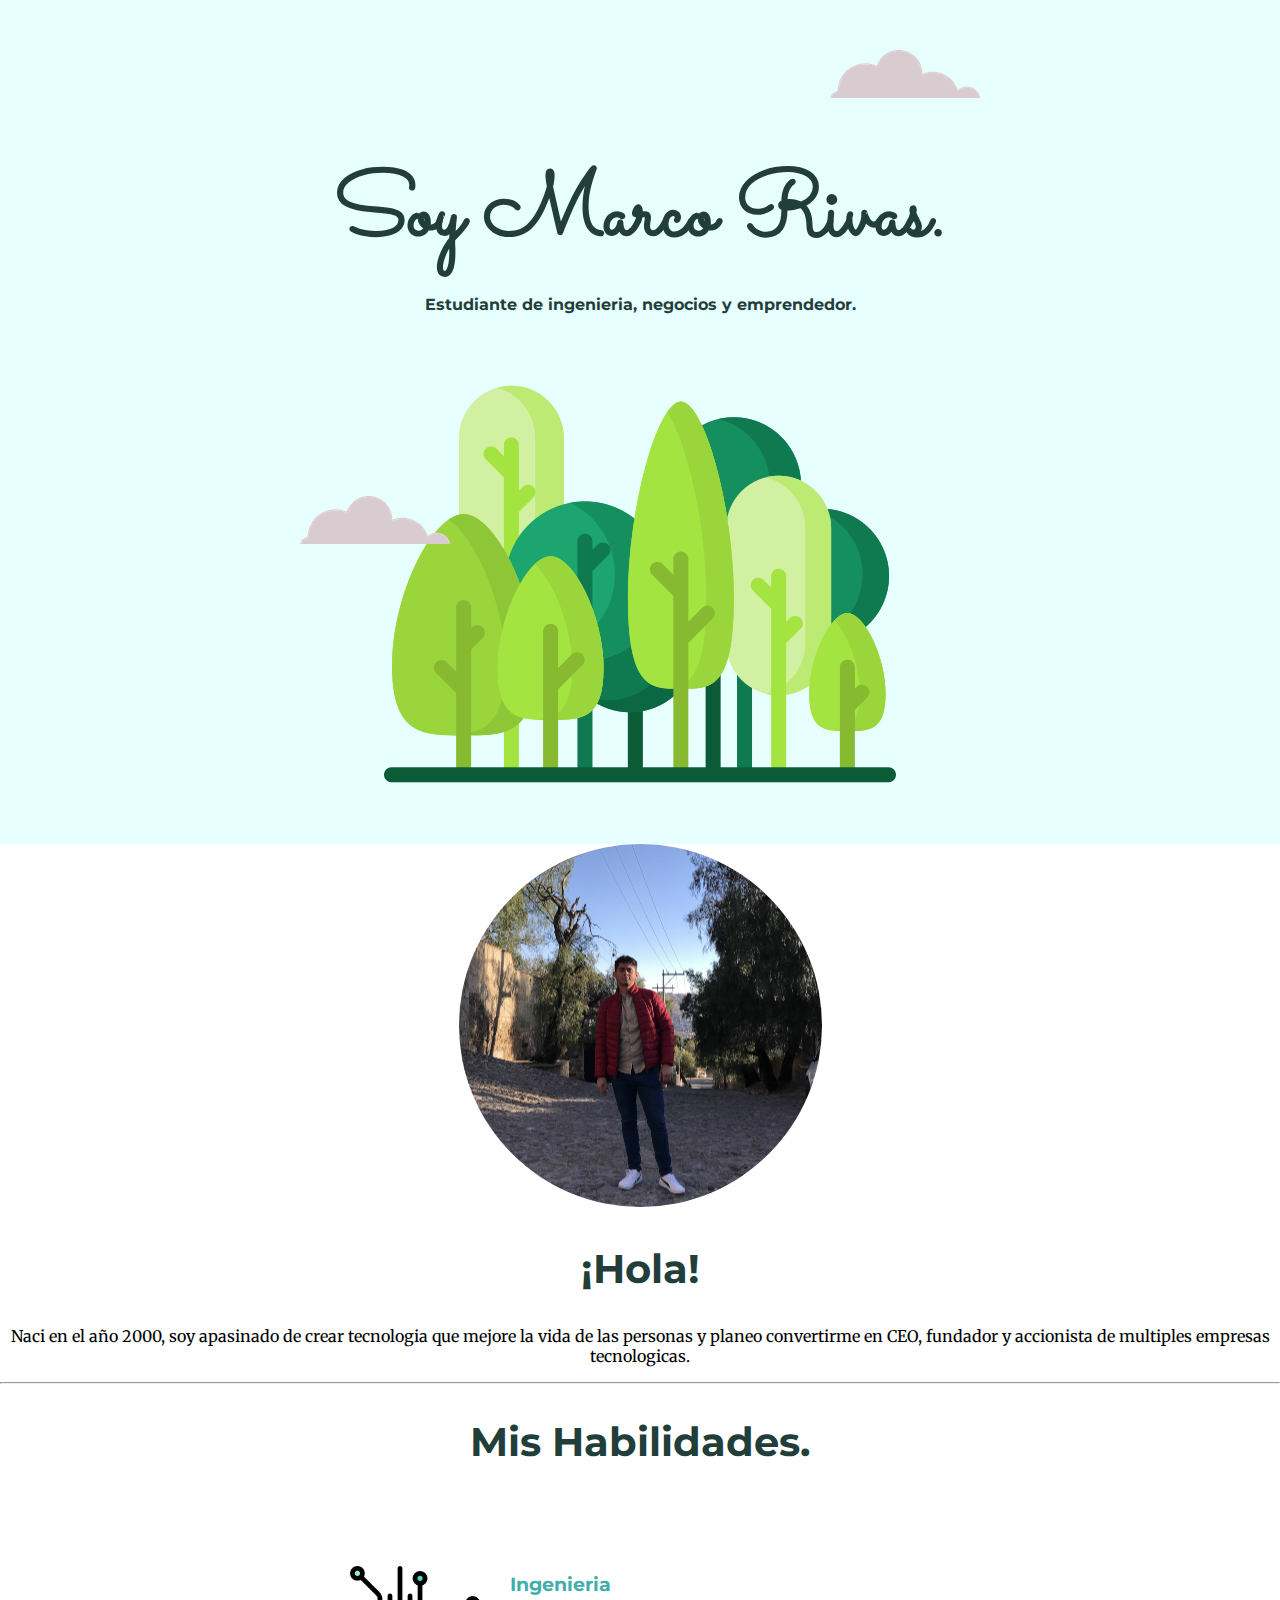
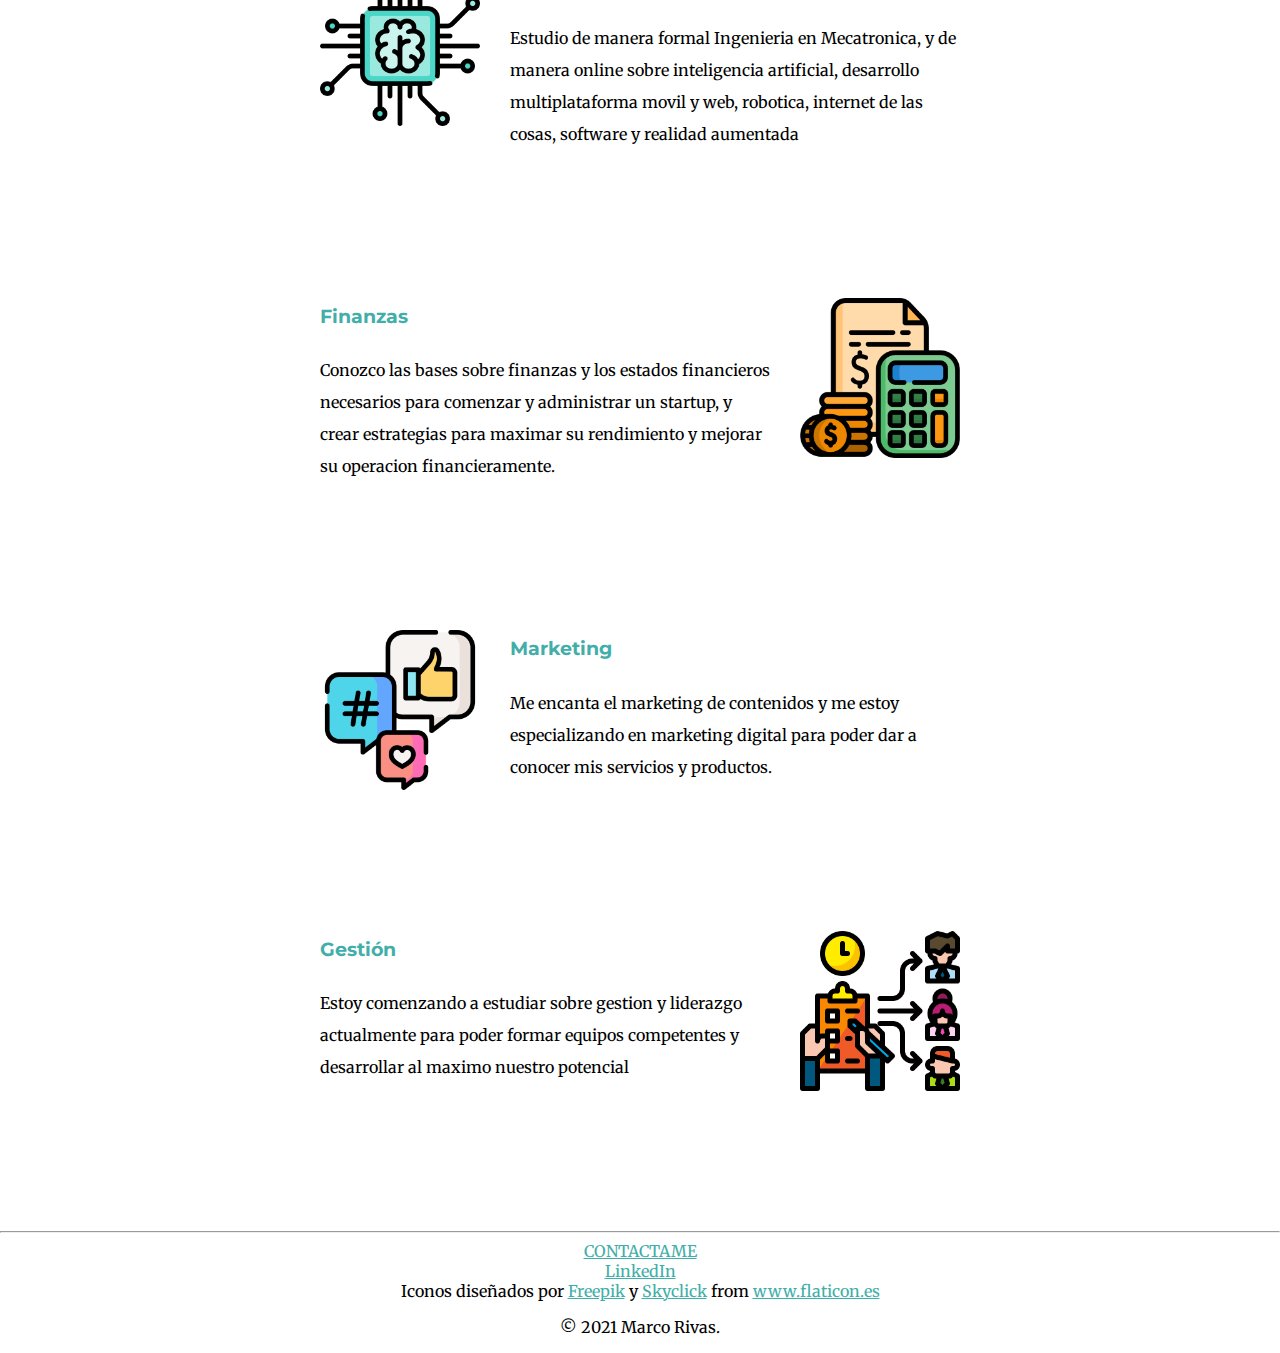
==== index.html @ ccd15182 "Add files via upload" ====
<!DOCTYPE html>
<html lang="en">
    <head>
        <meta charset="UTF-8">
        <meta name="viewport" content="width=device-width, initial-scale=1.0">
        <title>Marco Rivas</title>
        <link rel="stylesheet" href="css/styles.css">
        <link rel="icon" href="favicon.ico">
        <link rel="preconnect" href="https://fonts.gstatic.com">
        <link href="https://fonts.googleapis.com/css2?family=Merriweather:wght@300&family=Montserrat:ital,wght@1,300&family=Sacramento&display=swap" rel="stylesheet">
    </head>
    <body>
        <div class="top-container"><!--DIVISION-->
            <img class="top-cloud"src="images/cloud.png" alt="cloud-img">
            <h1>Soy Marco Rivas.</h1>
            <h2 class="subtitle">Estudiante de ingenieria, negocios y emprendedor.</h2>
            <img class="bottom-cloud" src="images/cloud.png" alt="cloud-img">
            <img src="images/trees.png" alt="trees-img">
        </div>
        <div class="middle-container">
            <div class="profile">
              <img src="images/Marco.png" alt="Marco-Rivas">
              <h2>¡Hola!</h2>
              <p>Naci en el año 2000, soy apasinado de crear tecnologia que mejore la vida de las personas y planeo convertirme en CEO, fundador y accionista de multiples empresas tecnologicas.</p>
              </div>
            <hr>
            <div class="skills">
              <h2>Mis Habilidades.</h2>
              <div class="skill-row">
                <img class="skill-image-left" src="images/chip.png" alt="chip">
                <h3>Ingenieria</h3>
                <p>Estudio de manera formal Ingenieria en Mecatronica, y de manera online sobre inteligencia artificial, desarrollo multiplataforma movil y web, robotica, internet de las cosas, software y realidad aumentada</p>
                <br>
              </div>
              <div class="skill-row">
                <img class="skill-image-right" src="images/finanzas.png" alt="finanzas">
                <h3>Finanzas</h3>
                <p>Conozco las bases sobre finanzas y los estados financieros necesarios para comenzar y administrar un startup, y crear estrategias para maximar su rendimiento y mejorar su operacion financieramente.</p>
                <br>
              </div>
              <div class="skill-row">
                <img class="skill-image-left" src="images/marketing.png" alt="marketing">
                <h3>Marketing</h3>
                <p>Me encanta el marketing de contenidos y me estoy especializando en marketing digital para poder dar a conocer mis servicios y productos.</p>
                <br>
              </div>
              <div class="skill-row">
                <img class="skill-image-right" src="images/gestion.png" alt="gestion">
                <h3>Gestión</h3>
                <p>Estoy comenzando a estudiar sobre gestion y liderazgo actualmente para poder formar equipos competentes y desarrollar al maximo nuestro potencial</p>
                <br>
              </div>
            </div>
            <hr>
            <div class="contact-me">
              <a class="btn" href="mailto:mo.rivasromo@ugto.mx">CONTACTAME</a>
            </div>
          </div>
          
          
          <div class="bottom-container">
            <a class="footer-link" href="https://www.linkedin.com/in/marco-osvaldo-rivas-romo-4b32191b6/?originalSubdomain=mx">LinkedIn</a>
            <div>Iconos diseñados por <a href="https://www.freepik.com" title="Freepik">Freepik</a> y <a href="https://www.flaticon.es/autores/skyclick" title="Skyclick">Skyclick</a> from <a href="https://www.flaticon.es/" title="Flaticon">www.flaticon.es</a></div>
            <p>© 2021 Marco Rivas.</p>
          </div>          
    </body>
</html>
---- css/styles.css ----
/*********TAG SELECTOR*********/
body { 
    margin: 0;
    text-align: center;
    font-family: 'Merriweather', serif;
}


h1 {
    color: #213e3b;
    font-family: 'Sacramento', cursive;
    font-size: 5.625rem;
    margin: 50px auto 0 auto;
}

h2 {
    font-family: 'Montserrat', sans-serif;
    font-size: 2.5rem;
    color: #213e3b;
}

h3 { 
    font-family: 'Montserrat', sans-serif;
    color: #41aea9;
}

a {
    color: #41aea9;
}

/*********CLASS SELECTOR*********/

.top-container {
    background-color: #e8ffff;
    position: relative;
    padding-top: 100px;
}

.bottom-cloud {
    position: absolute;
    left: 300px;
    bottom: 300px;
}

.skill-image-left {
    height: 25%;
    width: 25%;
    float: left;
    margin-right: 30px;
}

.skill-image-right {
    height: 25%;
    width: 25%;
    float: right;
    margin-left: 30px;
}

.skill-row {
    width: 50%;
    margin: 100px auto;
    text-align: left;
    line-height: 2;;
}

.subtitle {
    font-size: medium;
}

.top-cloud {
    position: absolute;
    right: 300px;
    top: 50px;
}
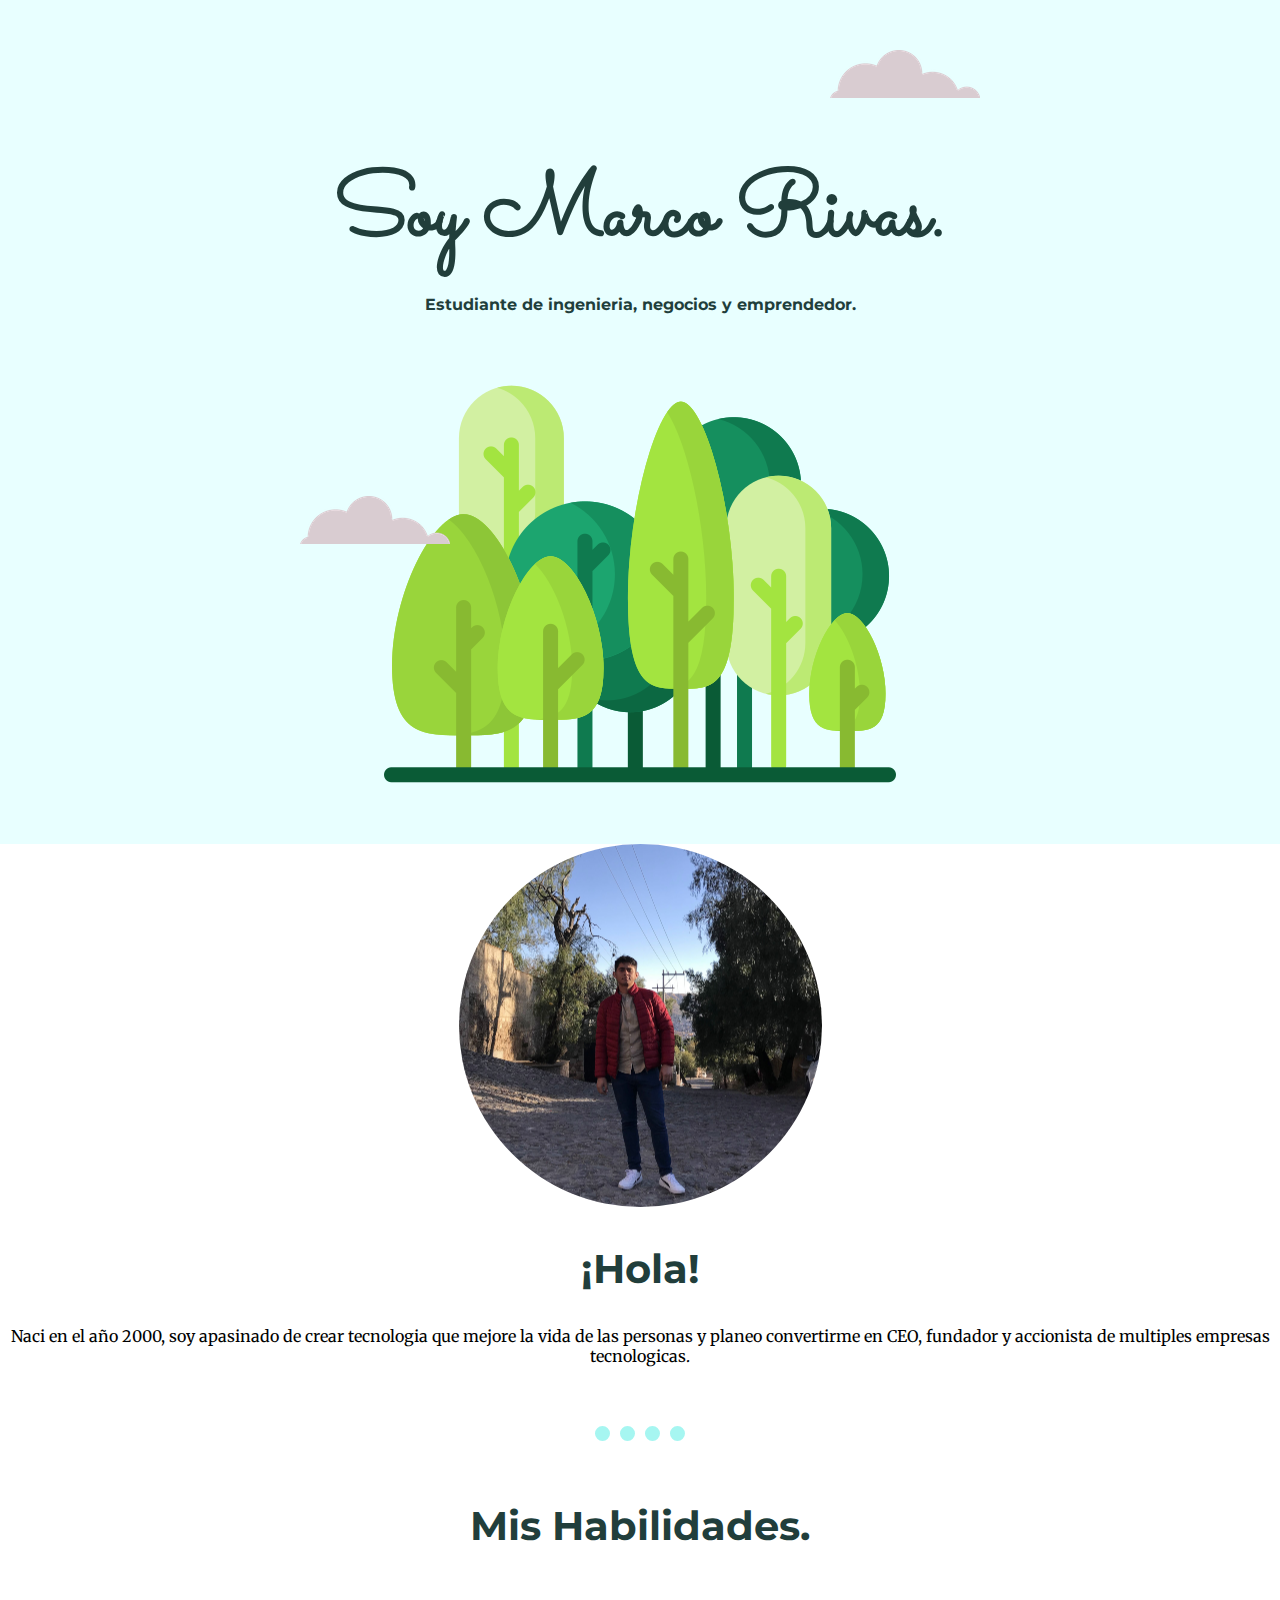
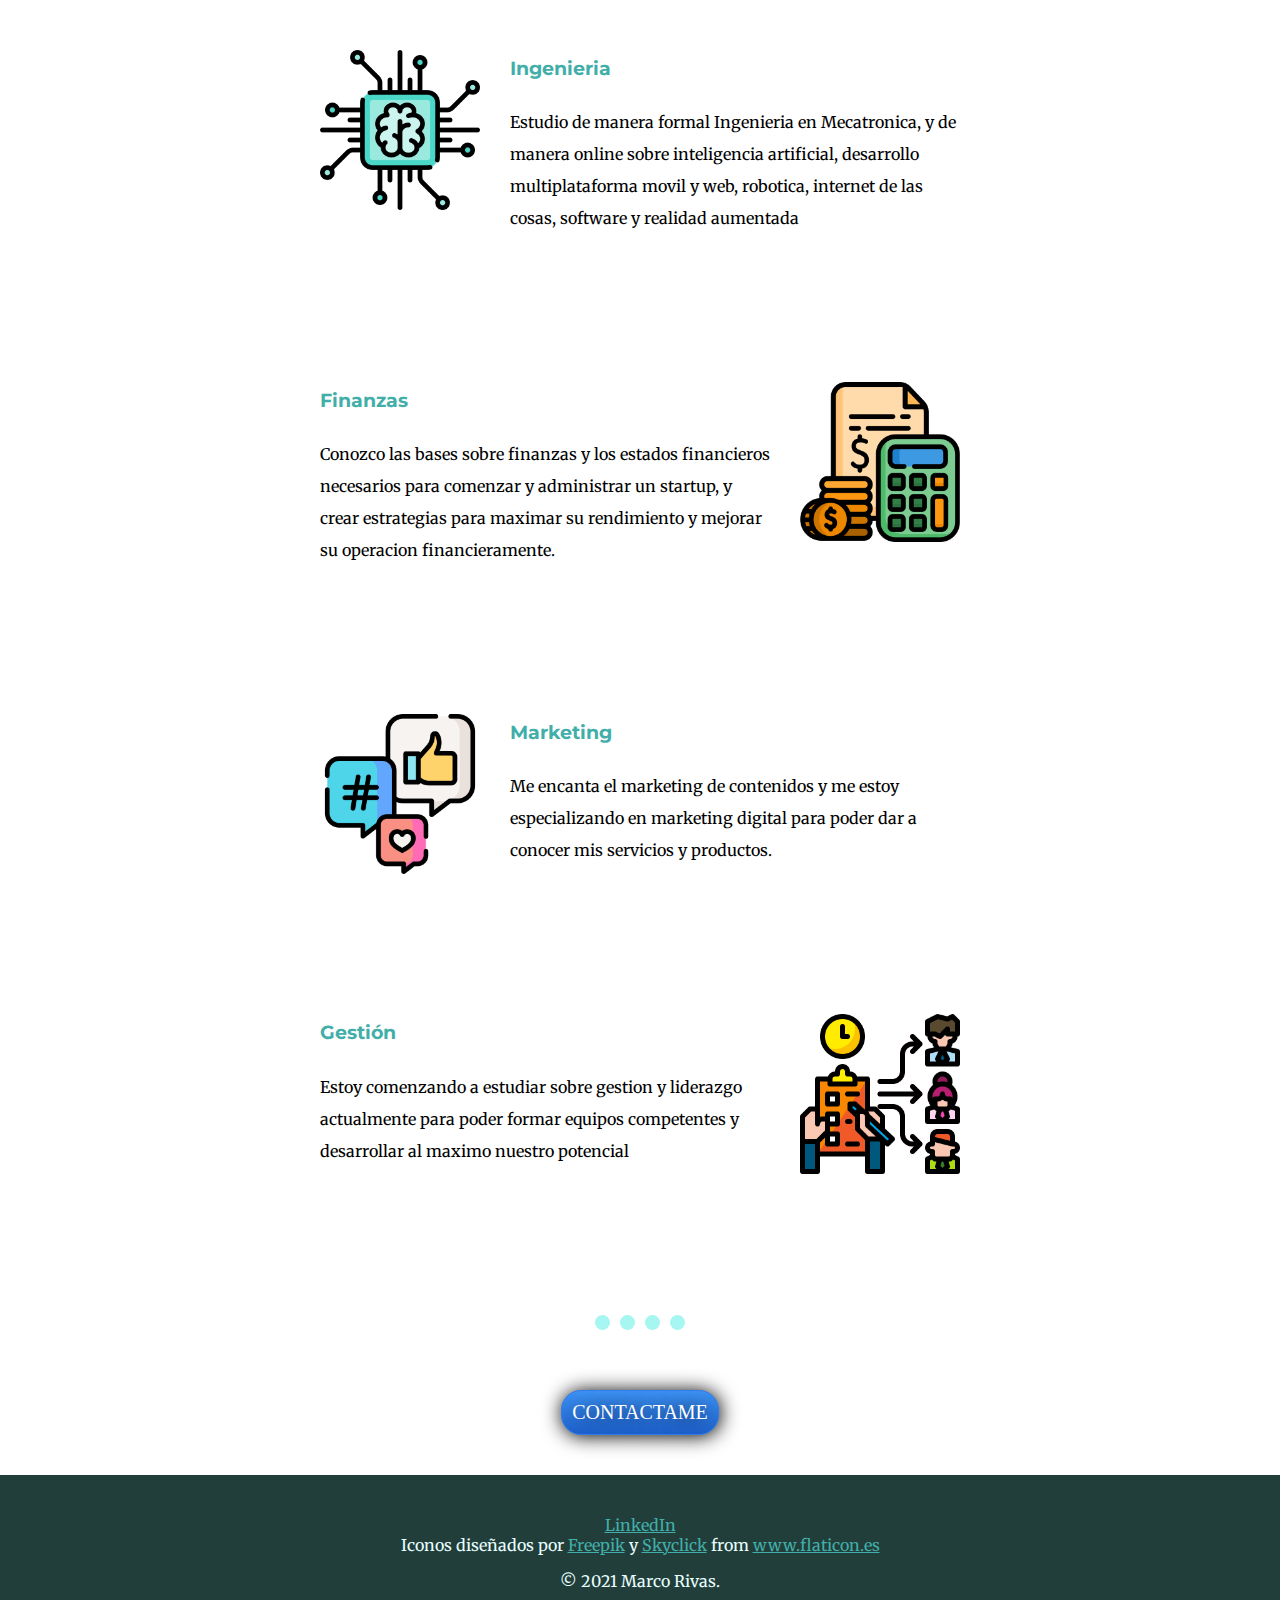
==== commit 62024bf8: "Add files via upload" ====
--- a/index.html
+++ b/index.html
@@ -35,7 +35,7 @@
               <div class="skill-row">
                 <img class="skill-image-right" src="images/finanzas.png" alt="finanzas">
                 <h3>Finanzas</h3>
-                <p>Conozco las bases sobre finanzas y los estados financieros necesarios para comenzar y administrar un startup, y crear estrategias para maximar su rendimiento y mejorar su operacion financieramente.</p>
+                <p class="p-left">Conozco las bases sobre finanzas y los estados financieros necesarios para comenzar y administrar un startup, y crear estrategias para maximar su rendimiento y mejorar su operacion financieramente.</p>
                 <br>
               </div>
               <div class="skill-row">
@@ -47,7 +47,7 @@
               <div class="skill-row">
                 <img class="skill-image-right" src="images/gestion.png" alt="gestion">
                 <h3>Gestión</h3>
-                <p>Estoy comenzando a estudiar sobre gestion y liderazgo actualmente para poder formar equipos competentes y desarrollar al maximo nuestro potencial</p>
+                <p class="p-left">Estoy comenzando a estudiar sobre gestion y liderazgo actualmente para poder formar equipos competentes y desarrollar al maximo nuestro potencial</p>
                 <br>
               </div>
             </div>
@@ -60,8 +60,8 @@
           
           <div class="bottom-container">
             <a class="footer-link" href="https://www.linkedin.com/in/marco-osvaldo-rivas-romo-4b32191b6/?originalSubdomain=mx">LinkedIn</a>
-            <div>Iconos diseñados por <a href="https://www.freepik.com" title="Freepik">Freepik</a> y <a href="https://www.flaticon.es/autores/skyclick" title="Skyclick">Skyclick</a> from <a href="https://www.flaticon.es/" title="Flaticon">www.flaticon.es</a></div>
-            <p>© 2021 Marco Rivas.</p>
+            <div class="credits">Iconos diseñados por <a href="https://www.freepik.com" title="Freepik">Freepik</a> y <a href="https://www.flaticon.es/autores/skyclick" title="Skyclick">Skyclick</a> from <a href="https://www.flaticon.es/" title="Flaticon">www.flaticon.es</a></div>
+            <p class="credits">© 2021 Marco Rivas.</p>
           </div>          
     </body>
 </html>--- a/css/styles.css
+++ b/css/styles.css
@@ -24,6 +24,14 @@
     color: #41aea9;
 }
 
+hr {
+    border-style: dotted none none;
+    border-top-width: 15px;
+    width: 7%;
+    margin: 60px auto;
+    border-color: #a6f6f1;
+}
+
 a {
     color: #41aea9;
 }
@@ -40,6 +48,62 @@
     position: absolute;
     left: 300px;
     bottom: 300px;
+}
+
+.bottom-container {
+    background-color: #213e3b;
+    padding: 40px;
+}
+
+.btn {
+    background: #3D94F6;
+    background-image: -webkit-linear-gradient(top, #3D94F6, #1E62D0);
+    background-image: -moz-linear-gradient(top, #3D94F6, #1E62D0);
+    background-image: -ms-linear-gradient(top, #3D94F6, #1E62D0);
+    background-image: -o-linear-gradient(top, #3D94F6, #1E62D0);
+    background-image: -webkit-gradient(to bottom, #3D94F6, #1E62D0);
+    -webkit-border-radius: 20px;
+    -moz-border-radius: 20px;
+    border-radius: 20px;
+    color: #FFFFFF;
+    font-family: Georgia;
+    font-size: 20px;
+    font-weight: 100;
+    padding: 10px;
+    margin-bottom: 40px;
+    -webkit-box-shadow: 1px 1px 20px 0 #000000;
+    -moz-box-shadow: 1px 1px 20px 0 #000000;
+    box-shadow: 1px 1px 20px 0 #000000;
+    text-shadow: 1px 1px 20px #000000;
+    border: solid #337FED 1px;
+    text-decoration: none;
+    display: inline-block;
+    cursor: pointer;
+    text-align: center;
+ }
+ 
+ .btn:hover {
+    border: solid #337FED 1px;
+    background: #1E62D0;
+    background-image: -webkit-linear-gradient(top, #1E62D0, #3D94F6);
+    background-image: -moz-linear-gradient(top, #1E62D0, #3D94F6);
+    background-image: -ms-linear-gradient(top, #1E62D0, #3D94F6);
+    background-image: -o-linear-gradient(top, #1E62D0, #3D94F6);
+    background-image: -webkit-gradient(to bottom, #1E62D0, #3D94F6);
+    -webkit-border-radius: 20px;
+    -moz-border-radius: 20px;
+    border-radius: 20px;
+    text-decoration: none;
+ }
+
+/*
+.p-left {
+    clear: right;
+}
+*/
+
+.credits {
+    color: #e8ffff;
 }
 
 .skill-image-left {
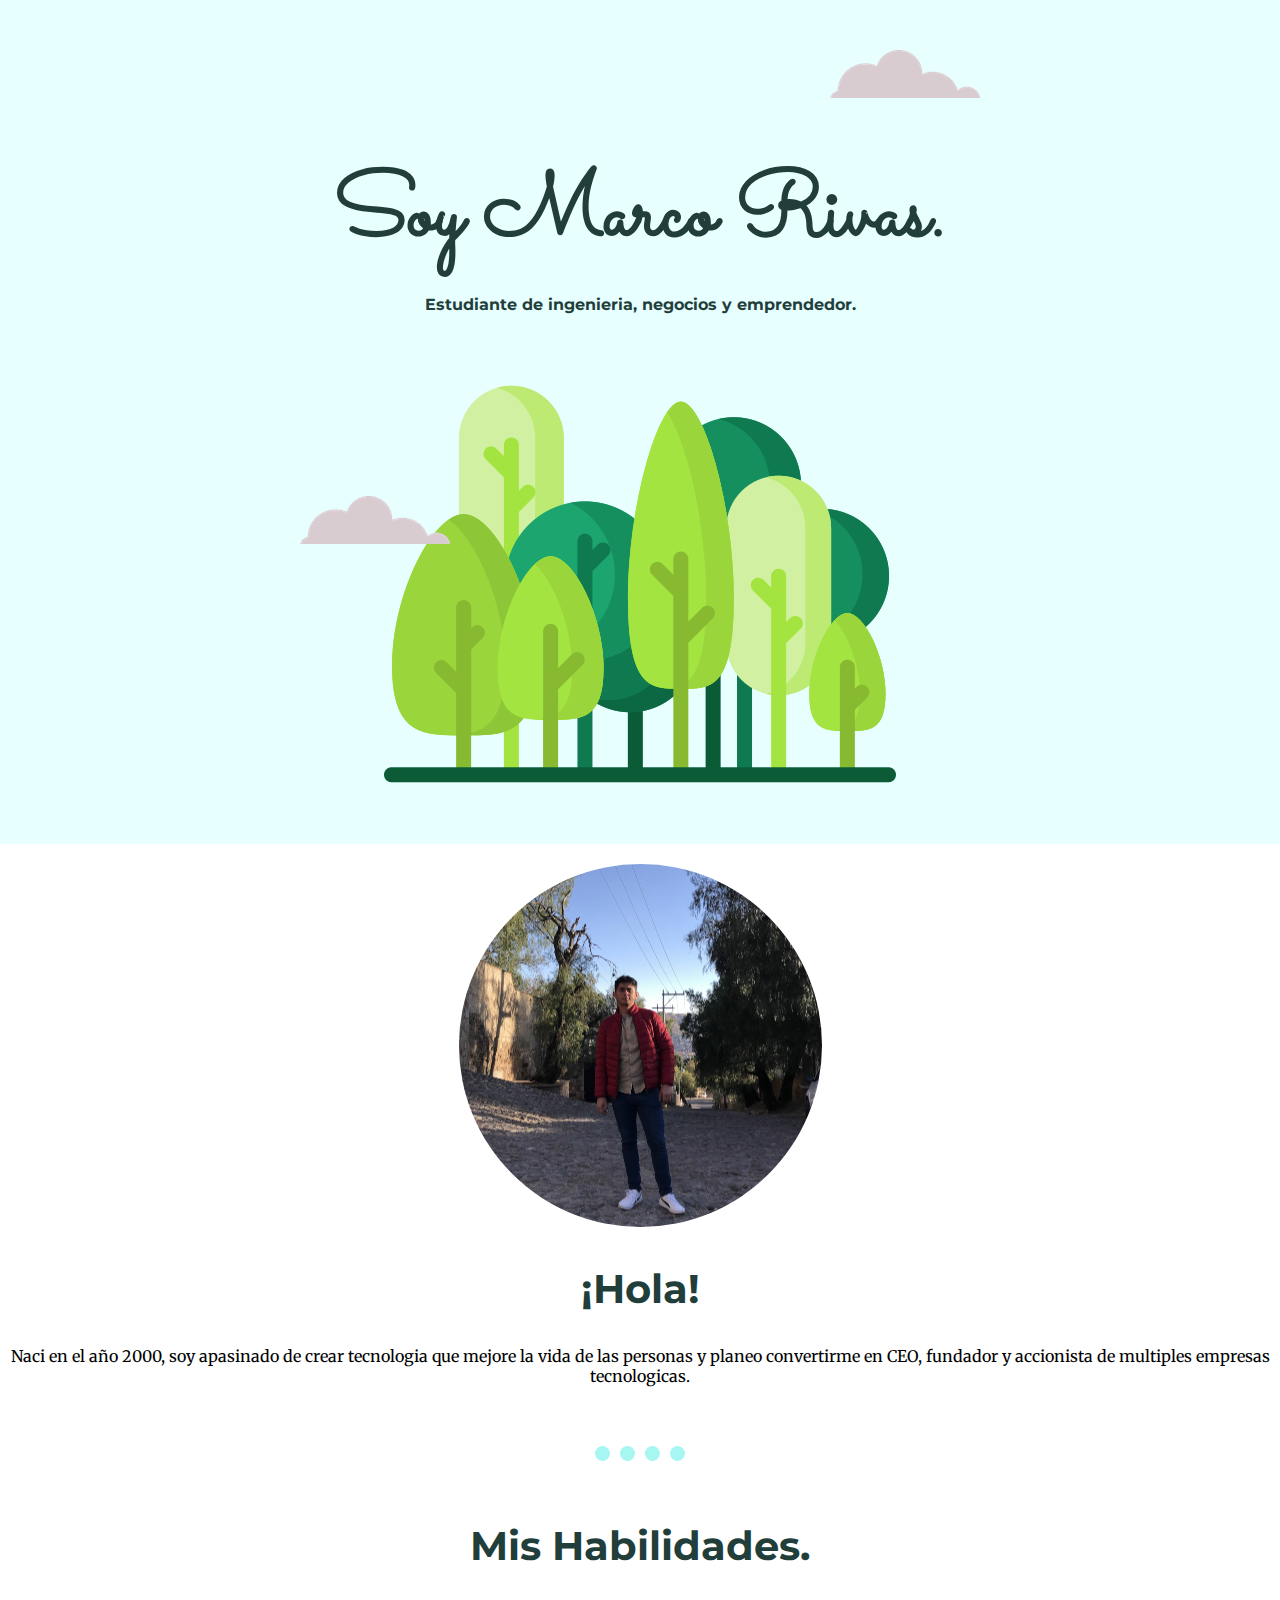
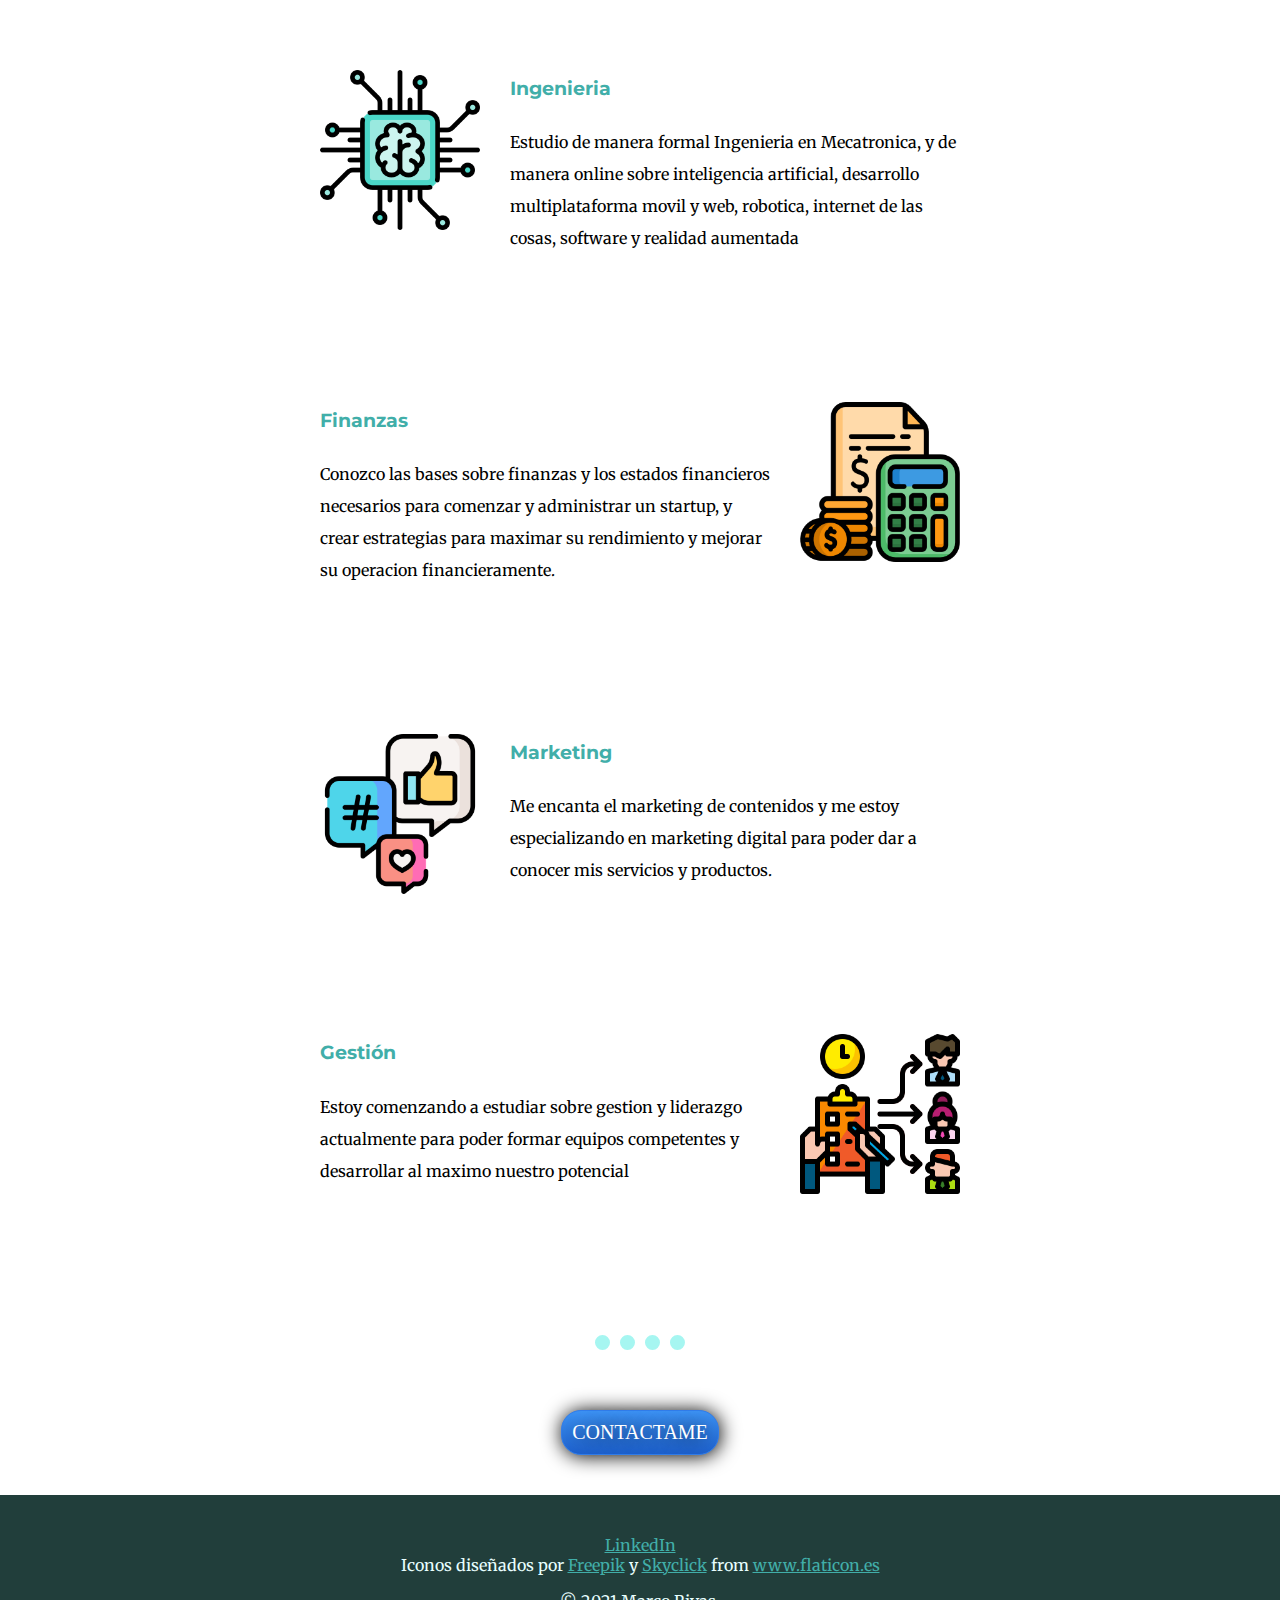
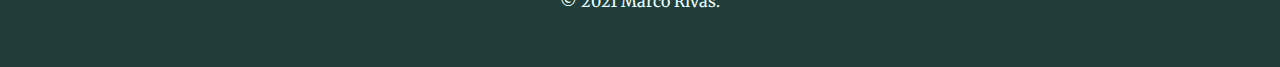
==== commit fe4a6b0d: "Add files via upload" ====
--- a/index.html
+++ b/index.html
@@ -19,6 +19,7 @@
         </div>
         <div class="middle-container">
             <div class="profile">
+              <br>
               <img src="images/Marco.png" alt="Marco-Rivas">
               <h2>¡Hola!</h2>
               <p>Naci en el año 2000, soy apasinado de crear tecnologia que mejore la vida de las personas y planeo convertirme en CEO, fundador y accionista de multiples empresas tecnologicas.</p>
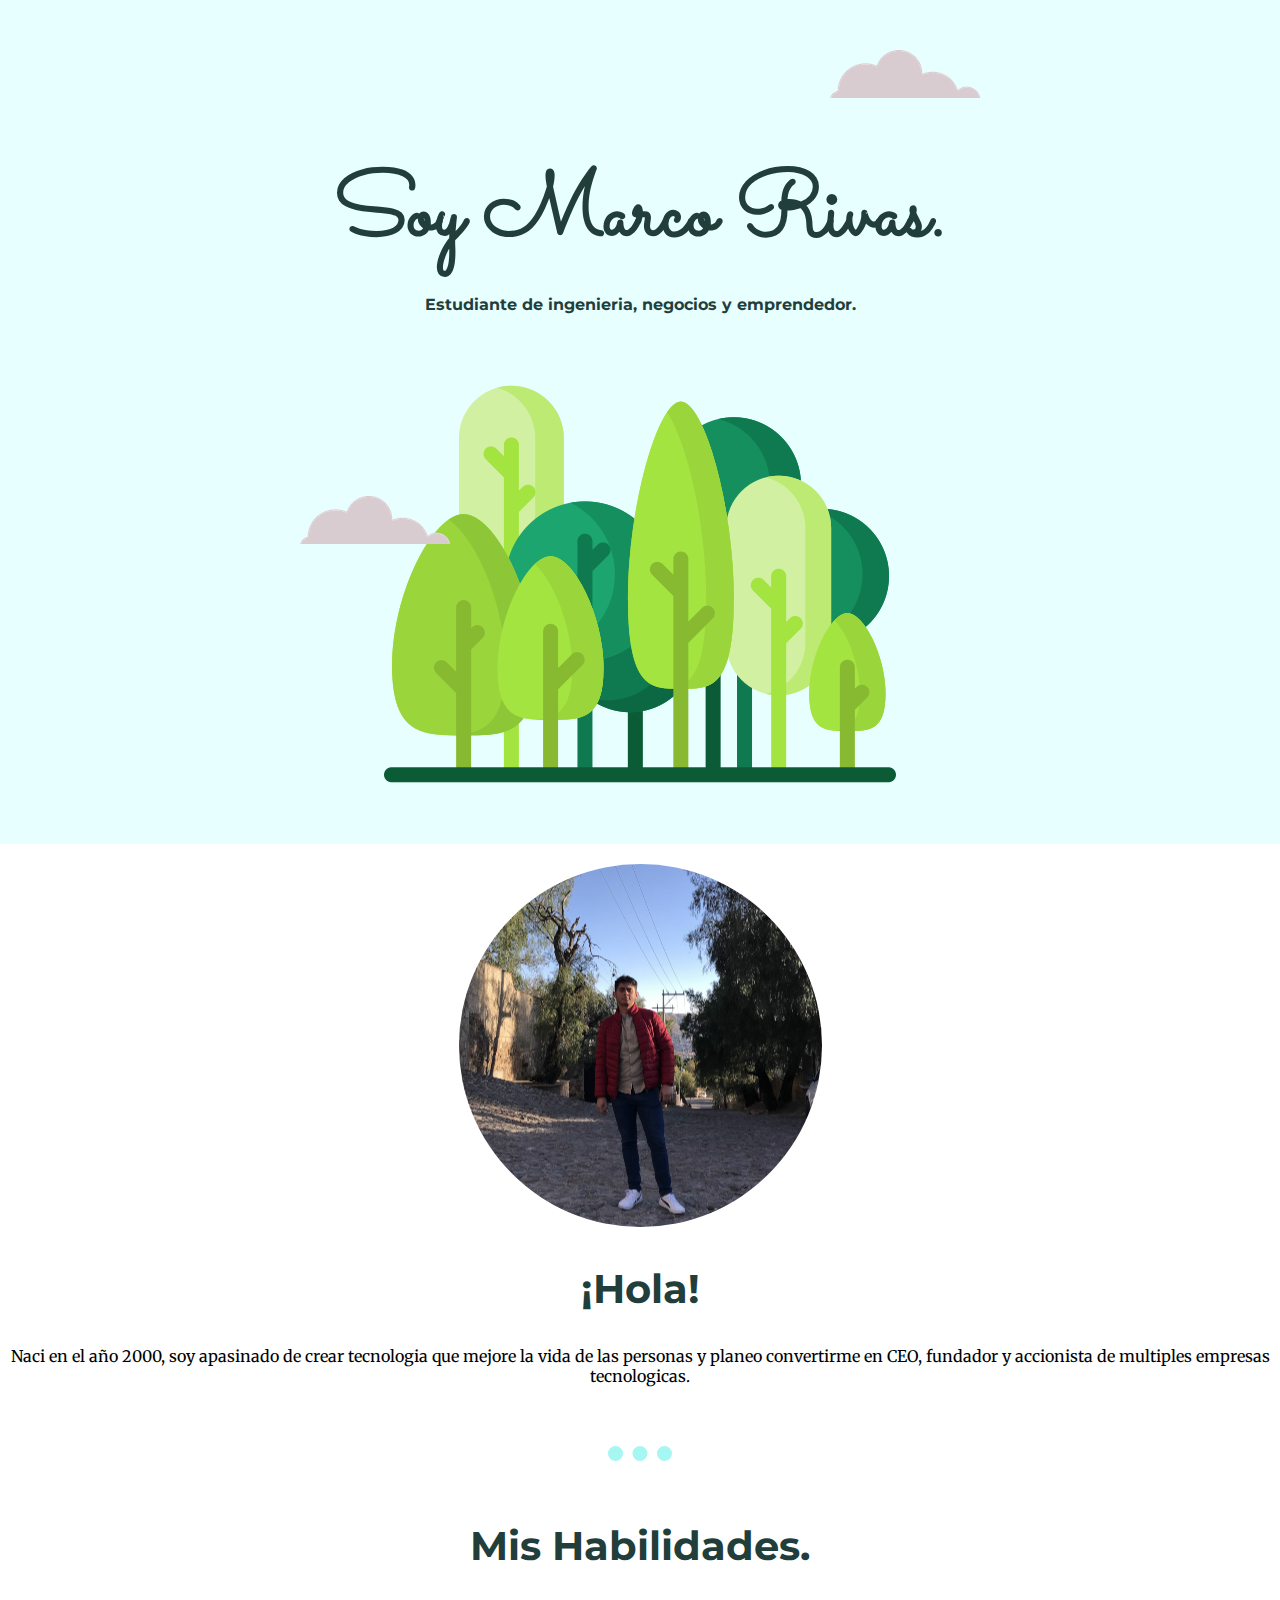
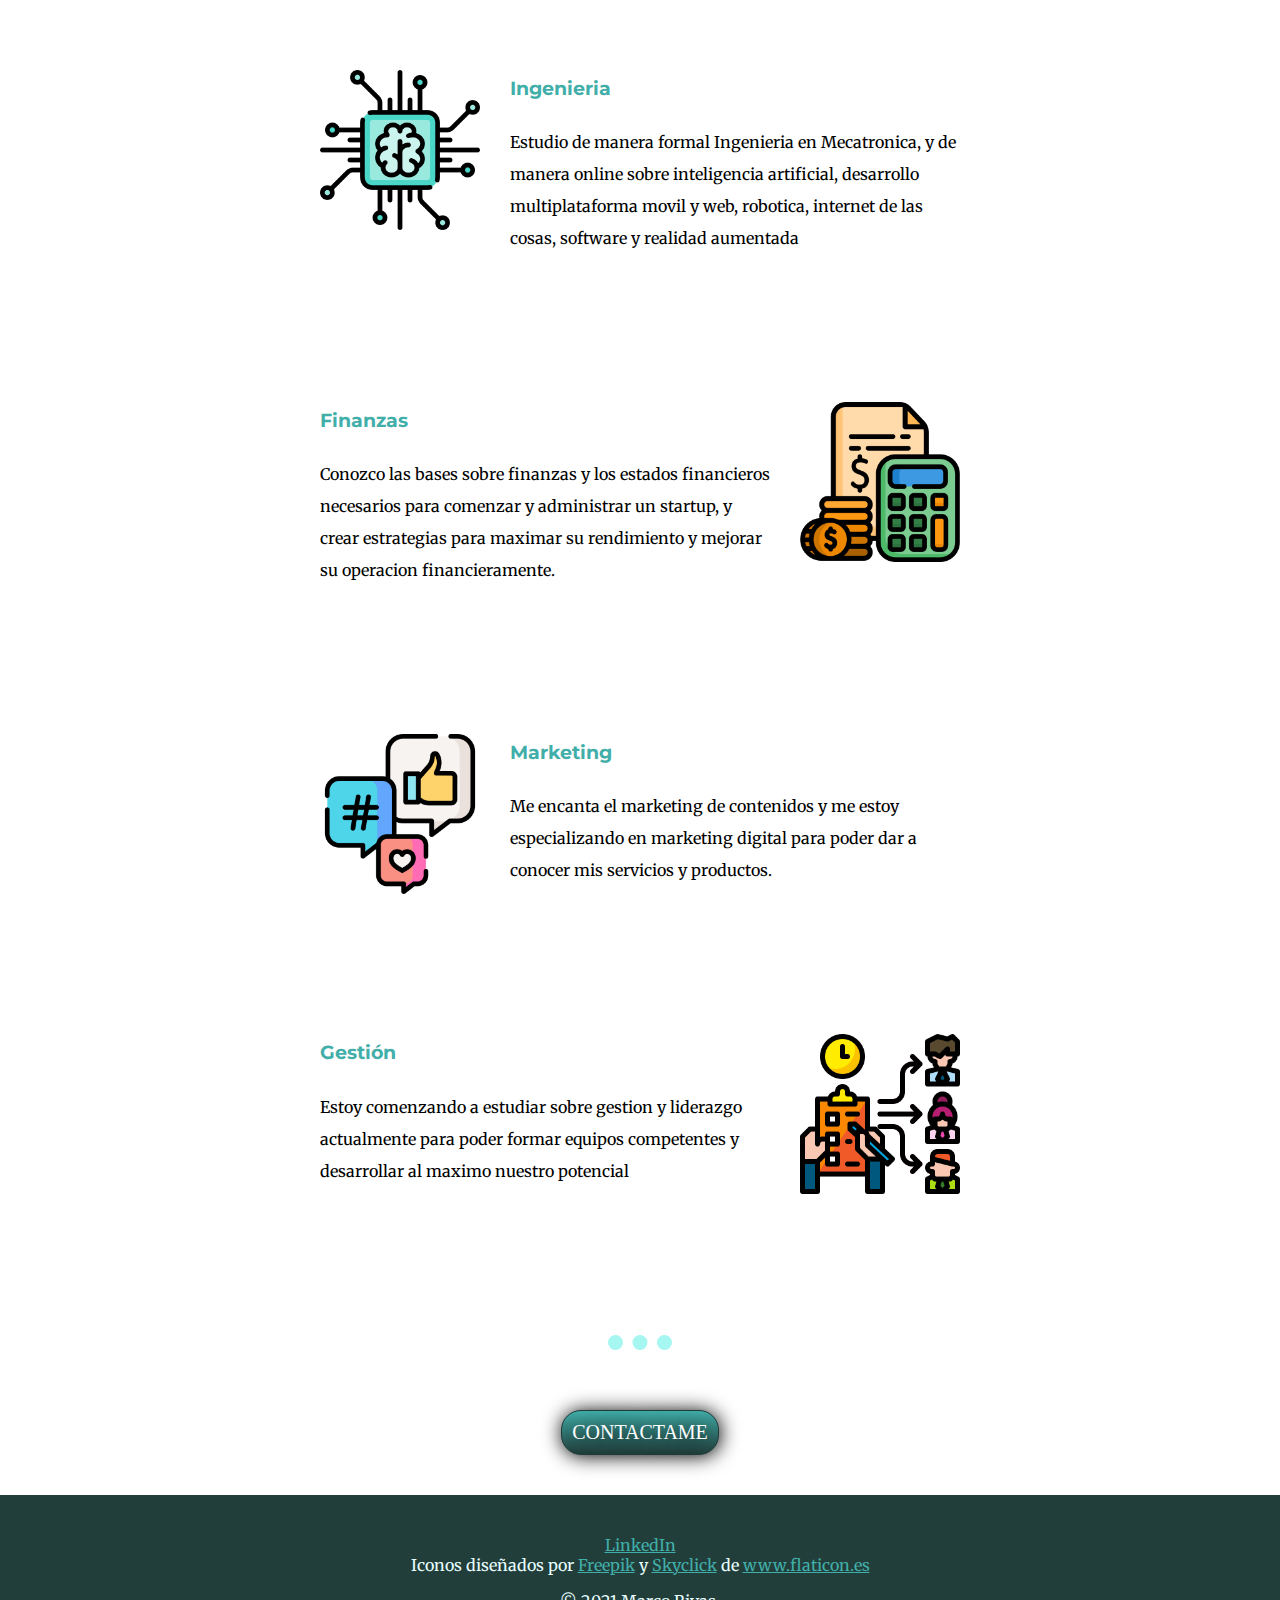
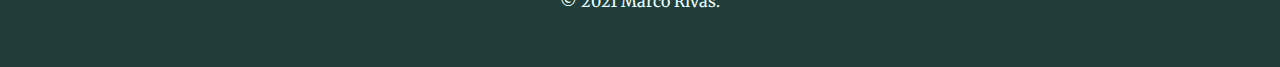
==== commit 0a522235: "Add files via upload" ====
--- a/index.html
+++ b/index.html
@@ -61,7 +61,7 @@
           
           <div class="bottom-container">
             <a class="footer-link" href="https://www.linkedin.com/in/marco-osvaldo-rivas-romo-4b32191b6/?originalSubdomain=mx">LinkedIn</a>
-            <div class="credits">Iconos diseñados por <a href="https://www.freepik.com" title="Freepik">Freepik</a> y <a href="https://www.flaticon.es/autores/skyclick" title="Skyclick">Skyclick</a> from <a href="https://www.flaticon.es/" title="Flaticon">www.flaticon.es</a></div>
+            <div class="credits">Iconos diseñados por <a href="https://www.freepik.com" title="Freepik">Freepik</a> y <a href="https://www.flaticon.es/autores/skyclick" title="Skyclick">Skyclick</a> de <a href="https://www.flaticon.es/" title="Flaticon">www.flaticon.es</a></div>
             <p class="credits">© 2021 Marco Rivas.</p>
           </div>          
     </body>
--- a/css/styles.css
+++ b/css/styles.css
@@ -27,7 +27,7 @@
 hr {
     border-style: dotted none none;
     border-top-width: 15px;
-    width: 7%;
+    width: 5%;
     margin: 60px auto;
     border-color: #a6f6f1;
 }
@@ -57,11 +57,11 @@
 
 .btn {
     background: #3D94F6;
-    background-image: -webkit-linear-gradient(top, #3D94F6, #1E62D0);
-    background-image: -moz-linear-gradient(top, #3D94F6, #1E62D0);
-    background-image: -ms-linear-gradient(top, #3D94F6, #1E62D0);
-    background-image: -o-linear-gradient(top, #3D94F6, #1E62D0);
-    background-image: -webkit-gradient(to bottom, #3D94F6, #1E62D0);
+    background-image: -webkit-linear-gradient(top, #41aea9, #213e3b);
+    background-image: -moz-linear-gradient(top, #41aea9, #213e3b);
+    background-image: -ms-linear-gradient(top, #41aea9, #213e3b);
+    background-image: -o-linear-gradient(top, #41aea9, #213e3b);
+    background-image: -webkit-gradient(to bottom, #41aea9, #213e3b);
     -webkit-border-radius: 20px;
     -moz-border-radius: 20px;
     border-radius: 20px;
@@ -75,7 +75,7 @@
     -moz-box-shadow: 1px 1px 20px 0 #000000;
     box-shadow: 1px 1px 20px 0 #000000;
     text-shadow: 1px 1px 20px #000000;
-    border: solid #337FED 1px;
+    border: solid #213e3b 1px;
     text-decoration: none;
     display: inline-block;
     cursor: pointer;
@@ -83,13 +83,13 @@
  }
  
  .btn:hover {
-    border: solid #337FED 1px;
-    background: #1E62D0;
-    background-image: -webkit-linear-gradient(top, #1E62D0, #3D94F6);
-    background-image: -moz-linear-gradient(top, #1E62D0, #3D94F6);
-    background-image: -ms-linear-gradient(top, #1E62D0, #3D94F6);
-    background-image: -o-linear-gradient(top, #1E62D0, #3D94F6);
-    background-image: -webkit-gradient(to bottom, #1E62D0, #3D94F6);
+    border: solid #213e3b 1px;
+    background: #213e3b;
+    background-image: -webkit-linear-gradient(top, #213e3b, #41aea9);
+    background-image: -moz-linear-gradient(top, #213e3b, #41aea9);
+    background-image: -ms-linear-gradient(top, #213e3b, #41aea9);
+    background-image: -o-linear-gradient(top, #213e3b, #41aea9);
+    background-image: -webkit-gradient(to bottom, #213e3b, #41aea9);
     -webkit-border-radius: 20px;
     -moz-border-radius: 20px;
     border-radius: 20px;
